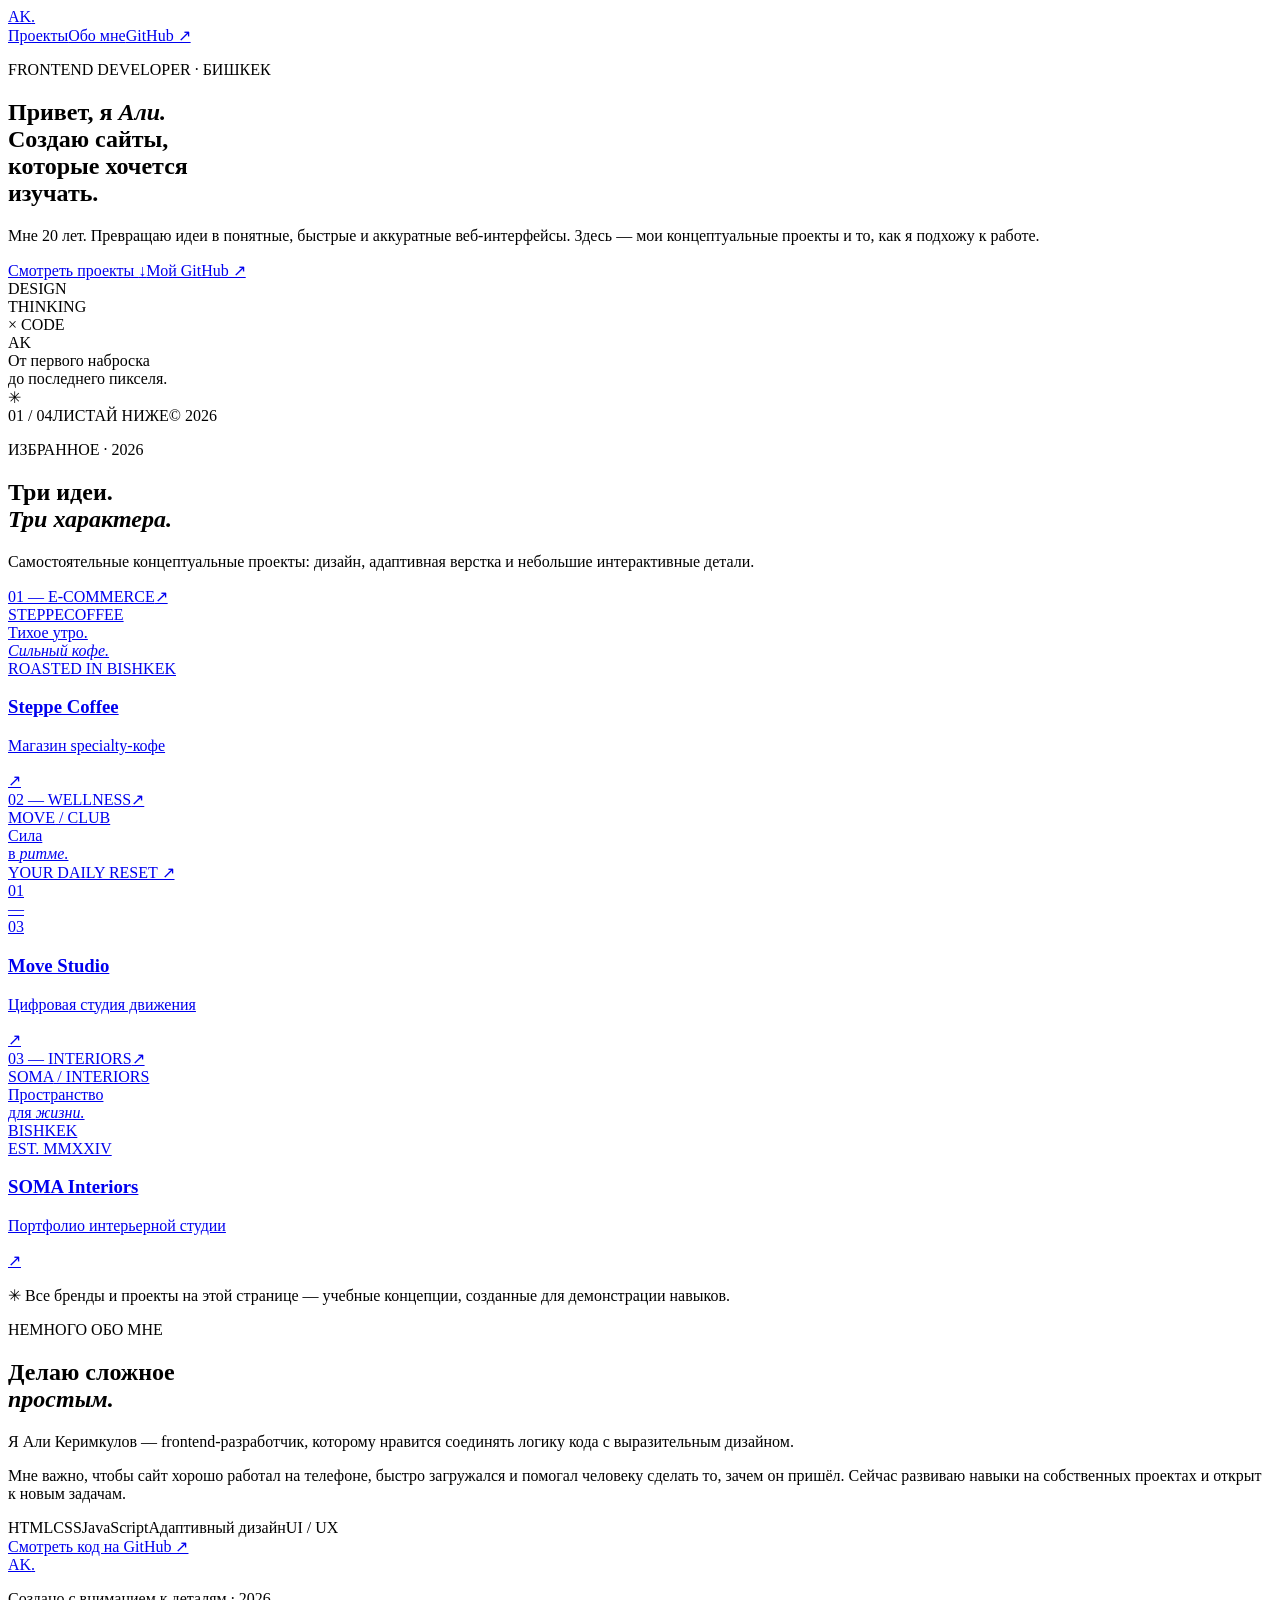
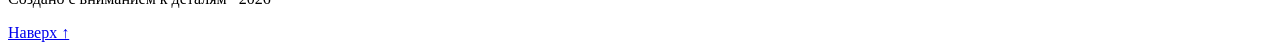
==== index.html @ 806e97f3 "Add index.html" ====
<!doctype html>
<html lang="ru">
<head>
  <meta charset="utf-8">
  <meta name="viewport" content="width=device-width, initial-scale=1">
  <meta name="description" content="Али Керимкулов — frontend-разработчик. Концептуальные проекты и портфолио.">
  <meta name="theme-color" content="#f5f2ec">
  <title>Али Керимкулов — Frontend-разработчик</title>
  <link rel="stylesheet" href="style.css">
</head>
<body>
  <header class="topbar wrap">
    <a class="brand" href="#top" aria-label="На главную">AK<span>.</span></a>
    <nav aria-label="Основная навигация">
      <a href="#projects">Проекты</a><a href="#about">Обо мне</a><a class="nav-cta" href="https://github.com/alichamp" target="_blank" rel="noreferrer">GitHub ↗</a>
    </nav>
  </header>

  <main id="top">
    <section class="hero wrap">
      <div class="hero-copy">
        <p class="eyebrow"><span class="status-dot"></span> FRONTEND DEVELOPER · БИШКЕК</p>
        <h1>Привет, я <em>Али.</em><br>Создаю сайты,<br>которые хочется<br><span class="underline">изучать.</span></h1>
        <p class="intro">Мне 20 лет. Превращаю идеи в понятные, быстрые и аккуратные веб-интерфейсы. Здесь — мои концептуальные проекты и то, как я подхожу к работе.</p>
        <div class="hero-actions"><a class="button button-dark" href="#projects">Смотреть проекты <span>↓</span></a><a class="text-link" href="https://github.com/alichamp" target="_blank" rel="noreferrer">Мой GitHub ↗</a></div>
      </div>
      <div class="hero-art" aria-label="Абстрактная иллюстрация с монограммой AK" role="img">
        <div class="sun"></div><div class="orbit orbit-one"></div><div class="orbit orbit-two"></div><div class="art-label">DESIGN<br>THINKING<br>× CODE</div><div class="monogram">A<span>K</span></div><div class="art-caption">От первого наброска<br>до последнего пикселя.</div><div class="spark">✳</div>
      </div>
      <div class="hero-foot"><span>01 / 04</span><span>ЛИСТАЙ НИЖЕ</span><span>© 2026</span></div>
    </section>

    <section id="projects" class="projects-section">
      <div class="wrap">
        <div class="section-head"><div><p class="eyebrow">ИЗБРАННОЕ · 2026</p><h2>Три идеи.<br><em>Три характера.</em></h2></div><p class="section-note">Самостоятельные концептуальные проекты: дизайн, адаптивная верстка и небольшие интерактивные детали.</p></div>
        <div class="project-grid">
          <a class="project-card project-coffee" href="projects/steppe-coffee/" aria-label="Открыть концепт кофейни Steppe Coffee">
            <div class="card-top"><span>01 — E-COMMERCE</span><span>↗</span></div><div class="preview preview-coffee"><div class="coffee-brand">STEPPE<span>COFFEE</span></div><div class="coffee-title">Тихое утро.<br><i>Сильный кофе.</i></div><div class="cup-art"><div class="cup"></div><div class="steam"></div></div><span class="preview-tag">ROASTED IN BISHKEK</span></div><div class="card-bottom"><div><h3>Steppe Coffee</h3><p>Магазин specialty-кофе</p></div><span class="arrow">↗</span></div>
          </a>
          <a class="project-card project-move" href="projects/move-studio/" aria-label="Открыть концепт фитнес-приложения Move Studio">
            <div class="card-top"><span>02 — WELLNESS</span><span>↗</span></div><div class="preview preview-move"><div class="move-brand">MOVE<span> / CLUB</span></div><div class="move-big">Сила<br>в <i>ритме.</i></div><div class="shape-person"><span></span><b></b><i></i></div><div class="move-pill">YOUR DAILY RESET ↗</div><div class="move-index">01<br>—<br>03</div></div><div class="card-bottom"><div><h3>Move Studio</h3><p>Цифровая студия движения</p></div><span class="arrow">↗</span></div>
          </a>
          <a class="project-card project-soma" href="projects/soma-interiors/" aria-label="Открыть концепт студии интерьеров SOMA">
            <div class="card-top"><span>03 — INTERIORS</span><span>↗</span></div><div class="preview preview-soma"><div class="soma-brand">SOMA<span> / INTERIORS</span></div><div class="room"><div class="room-window"></div><div class="room-sofa"></div><div class="room-plant"></div><div class="room-table"></div></div><div class="soma-title">Пространство<br>для <i>жизни.</i></div><div class="soma-stamp">BISHKEK<br>EST. MMXXIV</div></div><div class="card-bottom"><div><h3>SOMA Interiors</h3><p>Портфолио интерьерной студии</p></div><span class="arrow">↗</span></div>
          </a>
        </div>
        <p class="demo-note"><span>✳</span> Все бренды и проекты на этой странице — учебные концепции, созданные для демонстрации навыков.</p>
      </div>
    </section>

    <section id="about" class="about-section wrap">
      <div class="about-left"><p class="eyebrow">НЕМНОГО ОБО МНЕ</p><h2>Делаю сложное<br><em>простым.</em></h2></div>
      <div class="about-right"><p class="about-lead">Я Али Керимкулов — frontend-разработчик, которому нравится соединять логику кода с выразительным дизайном.</p><p>Мне важно, чтобы сайт хорошо работал на телефоне, быстро загружался и помогал человеку сделать то, зачем он пришёл. Сейчас развиваю навыки на собственных проектах и открыт к новым задачам.</p><div class="skills"><span>HTML</span><span>CSS</span><span>JavaScript</span><span>Адаптивный дизайн</span><span>UI / UX</span></div><a class="button button-outline" href="https://github.com/alichamp" target="_blank" rel="noreferrer">Смотреть код на GitHub ↗</a></div>
    </section>
  </main>
  <footer class="footer"><div class="wrap footer-inner"><a class="brand" href="#top">AK<span>.</span></a><p>Создано с вниманием к деталям · 2026</p><a href="#top">Наверх ↑</a></div></footer>
</body>
</html>
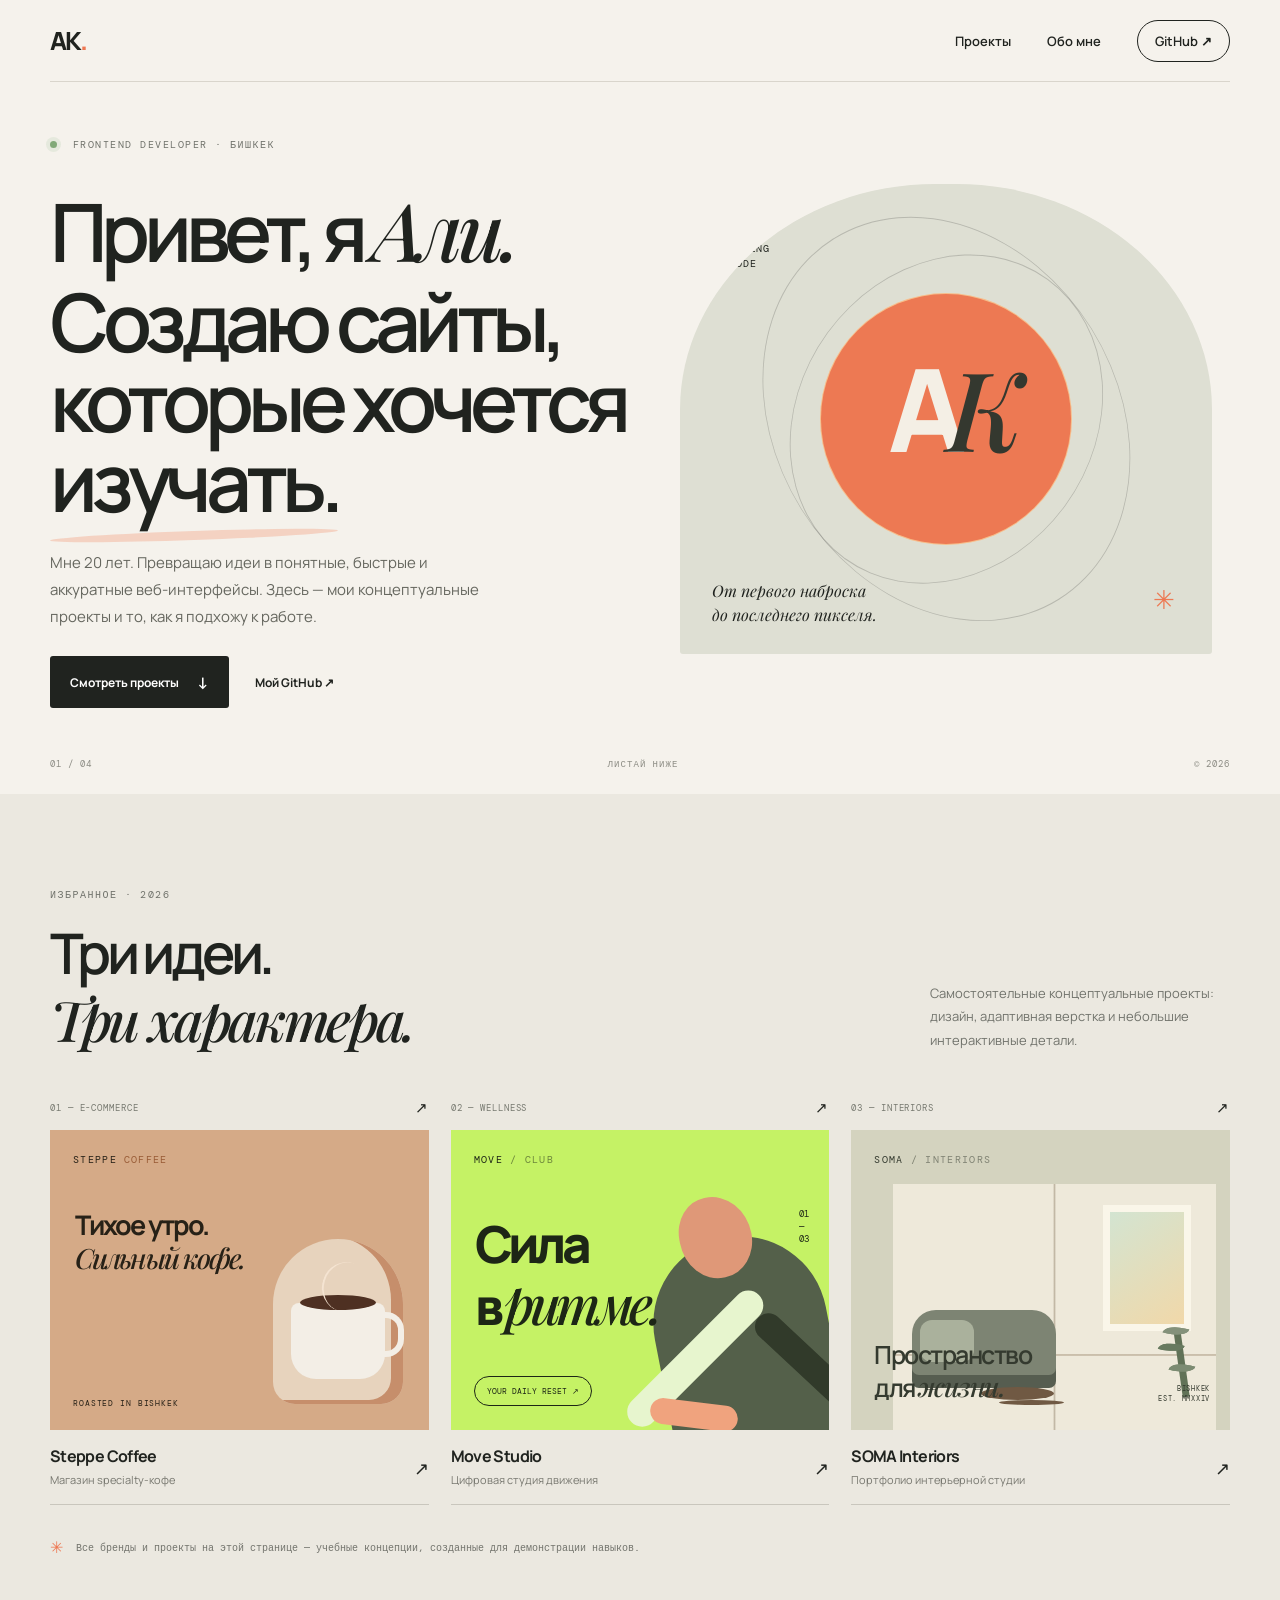
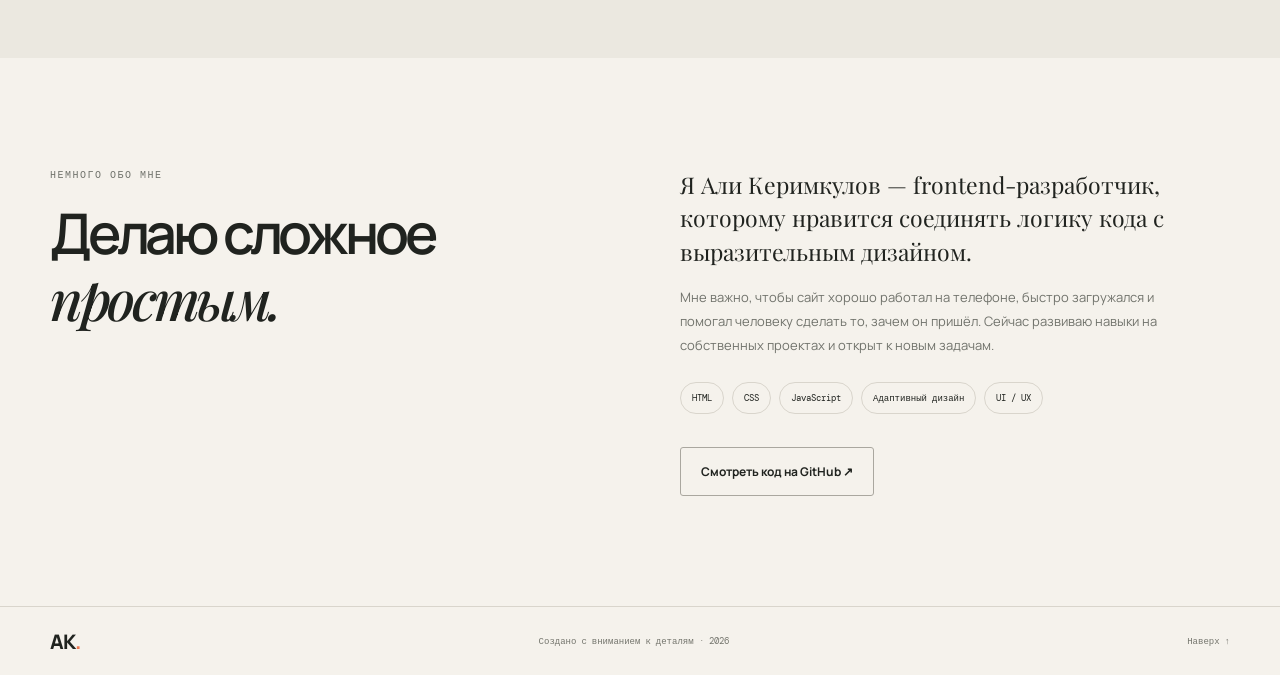
==== commit cbe35be3: "Link to the portfolio repository" ====
--- a/index.html
+++ b/index.html
@@ -12,7 +12,7 @@
   <header class="topbar wrap">
     <a class="brand" href="#top" aria-label="На главную">AK<span>.</span></a>
     <nav aria-label="Основная навигация">
-      <a href="#projects">Проекты</a><a href="#about">Обо мне</a><a class="nav-cta" href="https://github.com/alichamp" target="_blank" rel="noreferrer">GitHub ↗</a>
+      <a href="#projects">Проекты</a><a href="#about">Обо мне</a><a class="nav-cta" href="https://github.com/alichamp/ali-portfolio" target="_blank" rel="noreferrer">GitHub ↗</a>
     </nav>
   </header>
 
@@ -22,7 +22,7 @@
         <p class="eyebrow"><span class="status-dot"></span> FRONTEND DEVELOPER · БИШКЕК</p>
         <h1>Привет, я <em>Али.</em><br>Создаю сайты,<br>которые хочется<br><span class="underline">изучать.</span></h1>
         <p class="intro">Мне 20 лет. Превращаю идеи в понятные, быстрые и аккуратные веб-интерфейсы. Здесь — мои концептуальные проекты и то, как я подхожу к работе.</p>
-        <div class="hero-actions"><a class="button button-dark" href="#projects">Смотреть проекты <span>↓</span></a><a class="text-link" href="https://github.com/alichamp" target="_blank" rel="noreferrer">Мой GitHub ↗</a></div>
+        <div class="hero-actions"><a class="button button-dark" href="#projects">Смотреть проекты <span>↓</span></a><a class="text-link" href="https://github.com/alichamp/ali-portfolio" target="_blank" rel="noreferrer">Мой GitHub ↗</a></div>
       </div>
       <div class="hero-art" aria-label="Абстрактная иллюстрация с монограммой AK" role="img">
         <div class="sun"></div><div class="orbit orbit-one"></div><div class="orbit orbit-two"></div><div class="art-label">DESIGN<br>THINKING<br>× CODE</div><div class="monogram">A<span>K</span></div><div class="art-caption">От первого наброска<br>до последнего пикселя.</div><div class="spark">✳</div>
@@ -50,7 +50,7 @@
 
     <section id="about" class="about-section wrap">
       <div class="about-left"><p class="eyebrow">НЕМНОГО ОБО МНЕ</p><h2>Делаю сложное<br><em>простым.</em></h2></div>
-      <div class="about-right"><p class="about-lead">Я Али Керимкулов — frontend-разработчик, которому нравится соединять логику кода с выразительным дизайном.</p><p>Мне важно, чтобы сайт хорошо работал на телефоне, быстро загружался и помогал человеку сделать то, зачем он пришёл. Сейчас развиваю навыки на собственных проектах и открыт к новым задачам.</p><div class="skills"><span>HTML</span><span>CSS</span><span>JavaScript</span><span>Адаптивный дизайн</span><span>UI / UX</span></div><a class="button button-outline" href="https://github.com/alichamp" target="_blank" rel="noreferrer">Смотреть код на GitHub ↗</a></div>
+      <div class="about-right"><p class="about-lead">Я Али Керимкулов — frontend-разработчик, которому нравится соединять логику кода с выразительным дизайном.</p><p>Мне важно, чтобы сайт хорошо работал на телефоне, быстро загружался и помогал человеку сделать то, зачем он пришёл. Сейчас развиваю навыки на собственных проектах и открыт к новым задачам.</p><div class="skills"><span>HTML</span><span>CSS</span><span>JavaScript</span><span>Адаптивный дизайн</span><span>UI / UX</span></div><a class="button button-outline" href="https://github.com/alichamp/ali-portfolio" target="_blank" rel="noreferrer">Смотреть код на GitHub ↗</a></div>
     </section>
   </main>
   <footer class="footer"><div class="wrap footer-inner"><a class="brand" href="#top">AK<span>.</span></a><p>Создано с вниманием к деталям · 2026</p><a href="#top">Наверх ↑</a></div></footer>
--- a/style.css
+++ b/style.css
@@ -0,0 +1,3 @@
+@import url('https://fonts.googleapis.com/css2?family=DM+Mono:wght@400;500&family=Manrope:wght@400;500;600;700;800&family=Playfair+Display:ital,wght@0,500;0,600;1,500;1,600&display=swap');
+:root{--paper:#f5f2ec;--ink:#20231f;--muted:#71736c;--line:#d9d5cc;--orange:#ee7751;--serif:'Playfair Display',Georgia,serif;--sans:'Manrope',Arial,sans-serif;--mono:'DM Mono',monospace}*{box-sizing:border-box}html{scroll-behavior:smooth}body{margin:0;background:var(--paper);color:var(--ink);font-family:var(--sans);-webkit-font-smoothing:antialiased}a{color:inherit;text-decoration:none}.wrap{width:min(1180px,calc(100% - 64px));margin-inline:auto}.topbar{height:82px;display:flex;align-items:center;justify-content:space-between;border-bottom:1px solid var(--line)}.brand{font-size:25px;font-weight:800;letter-spacing:-2px}.brand span{color:var(--orange)}nav{display:flex;gap:36px;align-items:center;font-size:13px;font-weight:600}nav a{transition:opacity .2s}nav a:hover,.text-link:hover{opacity:.55}.nav-cta{padding:11px 17px;border:1px solid var(--ink);border-radius:30px}.hero{min-height:660px;position:relative;display:grid;grid-template-columns:1.05fr .95fr;align-items:center;padding:56px 0 86px}.eyebrow{font:10px var(--mono);letter-spacing:.15em;color:var(--muted);margin:0 0 24px}.status-dot{display:inline-block;width:7px;height:7px;background:#81a978;border-radius:50%;margin-right:8px;box-shadow:0 0 0 4px #81a97822}.hero h1,.section-head h2,.about-left h2{font-size:clamp(48px,6.3vw,82px);line-height:.99;letter-spacing:-.075em;margin:0;font-weight:600}.hero h1 em,.section-head h2 em,.about-left h2 em{font:italic 500 1em var(--serif);letter-spacing:-.06em}.underline{position:relative}.underline:after{content:'';position:absolute;height:9px;background:#ee775144;border-radius:50%;bottom:-4px;left:0;right:0;transform:rotate(-2deg)}.intro{font-size:15px;line-height:1.8;color:#66675f;max-width:430px;margin:28px 0 26px}.hero-actions{display:flex;align-items:center;gap:26px}.button{display:inline-flex;align-items:center;gap:18px;padding:15px 20px;border-radius:3px;font-size:12px;font-weight:700;transition:transform .2s,background .2s}.button:hover{transform:translateY(-2px)}.button-dark{background:var(--ink);color:#fff}.button-dark span{font-size:16px}.text-link{font-size:12px;font-weight:700}.hero-art{height:470px;position:relative;overflow:hidden;background:#dedfd3;border-radius:48% 48% 3px 3px;margin:0 18px 8px 10px}.sun{position:absolute;width:250px;height:250px;left:50%;top:50%;transform:translate(-50%,-50%);background:#ed7953;border-radius:50%;box-shadow:0 0 0 1px #f7bd8a}.orbit{position:absolute;inset:22px;border:1px solid #2223;border-radius:50%;transform:rotate(-32deg) scaleX(.7)}.orbit-two{inset:62px;transform:rotate(36deg) scaleX(.72)}.monogram{position:absolute;top:50%;left:50%;transform:translate(-50%,-57%);font-size:115px;letter-spacing:-.18em;font-weight:800;color:#f4efe5}.monogram span{font:italic 500 110px var(--serif);color:#34382f}.art-label{position:absolute;top:42px;left:36px;font:10px/1.5 var(--mono);letter-spacing:.08em}.art-caption{position:absolute;bottom:27px;left:32px;font:italic 16px/1.5 var(--serif)}.spark{position:absolute;bottom:37px;right:37px;color:#ed7953;font-size:26px}.hero-foot{position:absolute;bottom:24px;left:0;right:0;display:flex;justify-content:space-between;font:9px var(--mono);letter-spacing:.12em;color:#8c8c84}.projects-section{background:#ebe8e0;padding:94px 0 100px}.section-head{display:flex;justify-content:space-between;align-items:end;margin-bottom:42px}.section-head h2,.about-left h2{font-size:56px}.section-note{max-width:300px;font-size:13px;line-height:1.8;color:var(--muted);margin:0 0 4px}.project-grid{display:grid;grid-template-columns:repeat(3,1fr);gap:22px}.project-card{display:block;min-width:0}.card-top,.card-bottom{display:flex;align-items:center;justify-content:space-between}.card-top{font:9px var(--mono);letter-spacing:.1em;color:#777970;margin-bottom:12px}.card-top span:last-child{font-size:15px;color:var(--ink)}.preview{height:300px;position:relative;overflow:hidden;transition:transform .35s cubic-bezier(.2,.7,.2,1)}.project-card:hover .preview{transform:translateY(-5px)}.preview-coffee{background:#d5aa87;color:#272117;padding:23px}.coffee-brand,.move-brand,.soma-brand{font:10px var(--mono);letter-spacing:.13em}.coffee-brand span{color:#995c36;margin-left:7px}.coffee-title{position:absolute;left:25px;top:80px;font-size:27px;line-height:1.08;letter-spacing:-.07em;font-weight:700}.coffee-title i{font:italic 500 28px var(--serif)}.cup-art{position:absolute;right:26px;bottom:26px;width:130px;height:165px;background:#e7d3bd;border-radius:65px 65px 22px 22px;box-shadow:inset -12px -4px #c68e6b}.cup{position:absolute;width:94px;height:76px;left:18px;bottom:25px;background:#f3eee6;border-radius:8px 8px 25px 25px}.cup:before{content:'';position:absolute;left:9px;right:9px;top:-8px;height:15px;background:#4e3022;border-radius:50%}.cup:after{content:'';position:absolute;right:-19px;top:9px;width:22px;height:33px;border:6px solid #f3eee6;border-left:0;border-radius:0 18px 18px 0}.steam{position:absolute;right:33px;top:23px;width:48px;height:50px;border-left:2px solid #f5e4d2;border-radius:50%;transform:rotate(18deg)}.preview-tag{position:absolute;bottom:22px;left:23px;font:8px var(--mono);letter-spacing:.11em}.preview-move{background:#c5f265;color:#1d2616;padding:23px}.move-brand span,.soma-brand span{opacity:.52}.move-big{position:absolute;left:24px;top:91px;font-size:51px;line-height:.9;font-weight:800;letter-spacing:-.09em;z-index:2}.move-big i{font:italic 500 54px var(--serif)}.shape-person{position:absolute;width:174px;height:212px;right:-2px;bottom:-18px;border-radius:100px 100px 0 0;background:#54604a;transform:rotate(-11deg)}.shape-person:before{content:'';position:absolute;width:72px;height:82px;left:43px;top:-43px;background:#df9878;border-radius:46% 54% 48% 52%}.shape-person span{position:absolute;width:180px;height:30px;left:-54px;top:98px;background:#e7f5ce;border-radius:30px;transform:rotate(-34deg)}.shape-person b{position:absolute;width:170px;height:27px;left:71px;top:140px;background:#313a2a;border-radius:30px;transform:rotate(54deg)}.shape-person i{position:absolute;width:88px;height:26px;left:-20px;bottom:31px;background:#f0a37e;border-radius:30px;transform:rotate(18deg)}.move-pill{position:absolute;left:23px;bottom:24px;border:1px solid #1d2616;border-radius:30px;padding:9px 12px;font:8px var(--mono);z-index:3}.move-index{position:absolute;right:20px;top:78px;font:9px/1.4 var(--mono);z-index:3}.preview-soma{background:#d4d3bf;padding:23px;color:#343a2f}.soma-title{position:absolute;left:23px;bottom:26px;font-size:25px;line-height:1.04;font-weight:600;letter-spacing:-.06em;z-index:2}.soma-title i{font:italic 500 27px var(--serif)}.soma-stamp{position:absolute;right:20px;bottom:25px;font:7px/1.5 var(--mono);letter-spacing:.1em;text-align:right;z-index:2}.room{position:absolute;inset:54px 14px 0 42px;background:#eee9da;overflow:hidden}.room:before{content:'';position:absolute;inset:0;background:linear-gradient(90deg,transparent 49.5%,#c2b8a5 50%,transparent 50.5%),linear-gradient(transparent 69%,#b4a58e 69.5%,transparent 70%)}.room-window{position:absolute;right:25px;top:21px;width:88px;height:126px;background:linear-gradient(145deg,#d3e4d1,#f1d8a9);border:7px solid #faf6e9}.room-sofa{position:absolute;bottom:55px;left:19px;width:144px;height:65px;background:#7d8473;border-radius:24px 24px 7px 7px;box-shadow:0 13px #565d50}.room-sofa:before{content:'';position:absolute;left:8px;top:10px;width:54px;height:42px;background:#aab19c;border-radius:12px}.room-table{position:absolute;bottom:30px;left:88px;width:73px;height:13px;background:#705943;border-radius:50%;box-shadow:14px 9px 0 -4px #705943}.room-plant{position:absolute;right:31px;bottom:33px;width:7px;height:68px;background:#617257;transform:rotate(-8deg)}.room-plant:before,.room-plant:after{content:'';position:absolute;width:25px;height:10px;background:#687a60;border-radius:100% 0;left:-17px;top:12px;transform:rotate(24deg);box-shadow:16px 17px #7c8b72,0 -17px #84917a}.card-bottom{padding:15px 0 3px;border-bottom:1px solid #c9c6bd}.card-bottom h3{margin:0 0 5px;font-size:16px;letter-spacing:-.04em}.card-bottom p{margin:0 0 14px;color:#77776f;font-size:11px}.arrow{font-size:18px;align-self:center;margin-top:-10px;transition:transform .2s}.project-card:hover .arrow{transform:translate(3px,-3px)}.demo-note{font:10px var(--mono);color:#73746d;margin:32px 0 0}.demo-note span{color:var(--orange);font-size:16px;vertical-align:-2px;margin-right:7px}.about-section{padding:110px 0;display:grid;grid-template-columns:1fr 1fr;gap:80px}.about-right{max-width:485px}.about-lead{font:23px/1.45 var(--serif);margin:0 0 17px}.about-right>p:not(.about-lead){color:#71736c;font-size:13px;line-height:1.85}.skills{display:flex;flex-wrap:wrap;gap:8px;margin:25px 0}.skills span{font:9px var(--mono);border:1px solid var(--line);padding:9px 11px;border-radius:30px}.button-outline{border:1px solid #aaa79f;margin-top:8px}.button-outline:hover{background:#e8e4dc}.footer{border-top:1px solid var(--line);padding:19px 0}.footer-inner{display:flex;justify-content:space-between;align-items:center}.footer p,.footer a:last-child{font:9px var(--mono);color:#75766e}.footer .brand{font:20px var(--sans);font-weight:800;letter-spacing:-1px}@media(max-width:850px){.hero{grid-template-columns:1fr 1fr;min-height:560px}.hero h1{font-size:clamp(47px,8vw,68px)}.hero-art{height:390px;margin:0}.project-grid{gap:14px}.preview{height:250px}.coffee-title{font-size:23px}.cup-art{transform:scale(.8);transform-origin:bottom right}.move-big{font-size:42px}.move-big i{font-size:44px}.shape-person{transform:scale(.8) rotate(-11deg);transform-origin:bottom right}.section-head h2,.about-left h2{font-size:47px}.about-section{gap:45px}}@media(max-width:620px){.wrap{width:min(100% - 36px,500px)}.topbar{height:68px}nav{gap:16px;font-size:11px}nav a:nth-child(2){display:none}.nav-cta{padding:9px 13px}.hero{display:flex;flex-direction:column;align-items:stretch;padding:55px 0 70px;gap:38px}.hero h1{font-size:58px}.hero-art{height:330px;margin:0 12px}.hero-foot{bottom:20px}.intro{font-size:14px}.projects-section{padding:68px 0}.section-head{display:block;margin-bottom:28px}.section-head h2,.about-left h2{font-size:47px}.section-note{margin-top:17px}.project-grid{grid-template-columns:1fr;gap:30px}.preview{height:320px}.coffee-title{font-size:31px;top:89px}.coffee-title i{font-size:32px}.cup-art{transform:scale(1);right:30px;bottom:25px}.move-big{font-size:54px;top:97px}.move-big i{font-size:57px}.shape-person{transform:scale(1) rotate(-11deg)}.about-section{grid-template-columns:1fr;gap:30px;padding:70px 0}.about-lead{font-size:21px}.footer-inner{gap:10px}.footer p{font-size:8px}.footer a:last-child{font-size:8px}}@media(prefers-reduced-motion:reduce){html{scroll-behavior:auto}*,*:before,*:after{transition:none!important}}
+
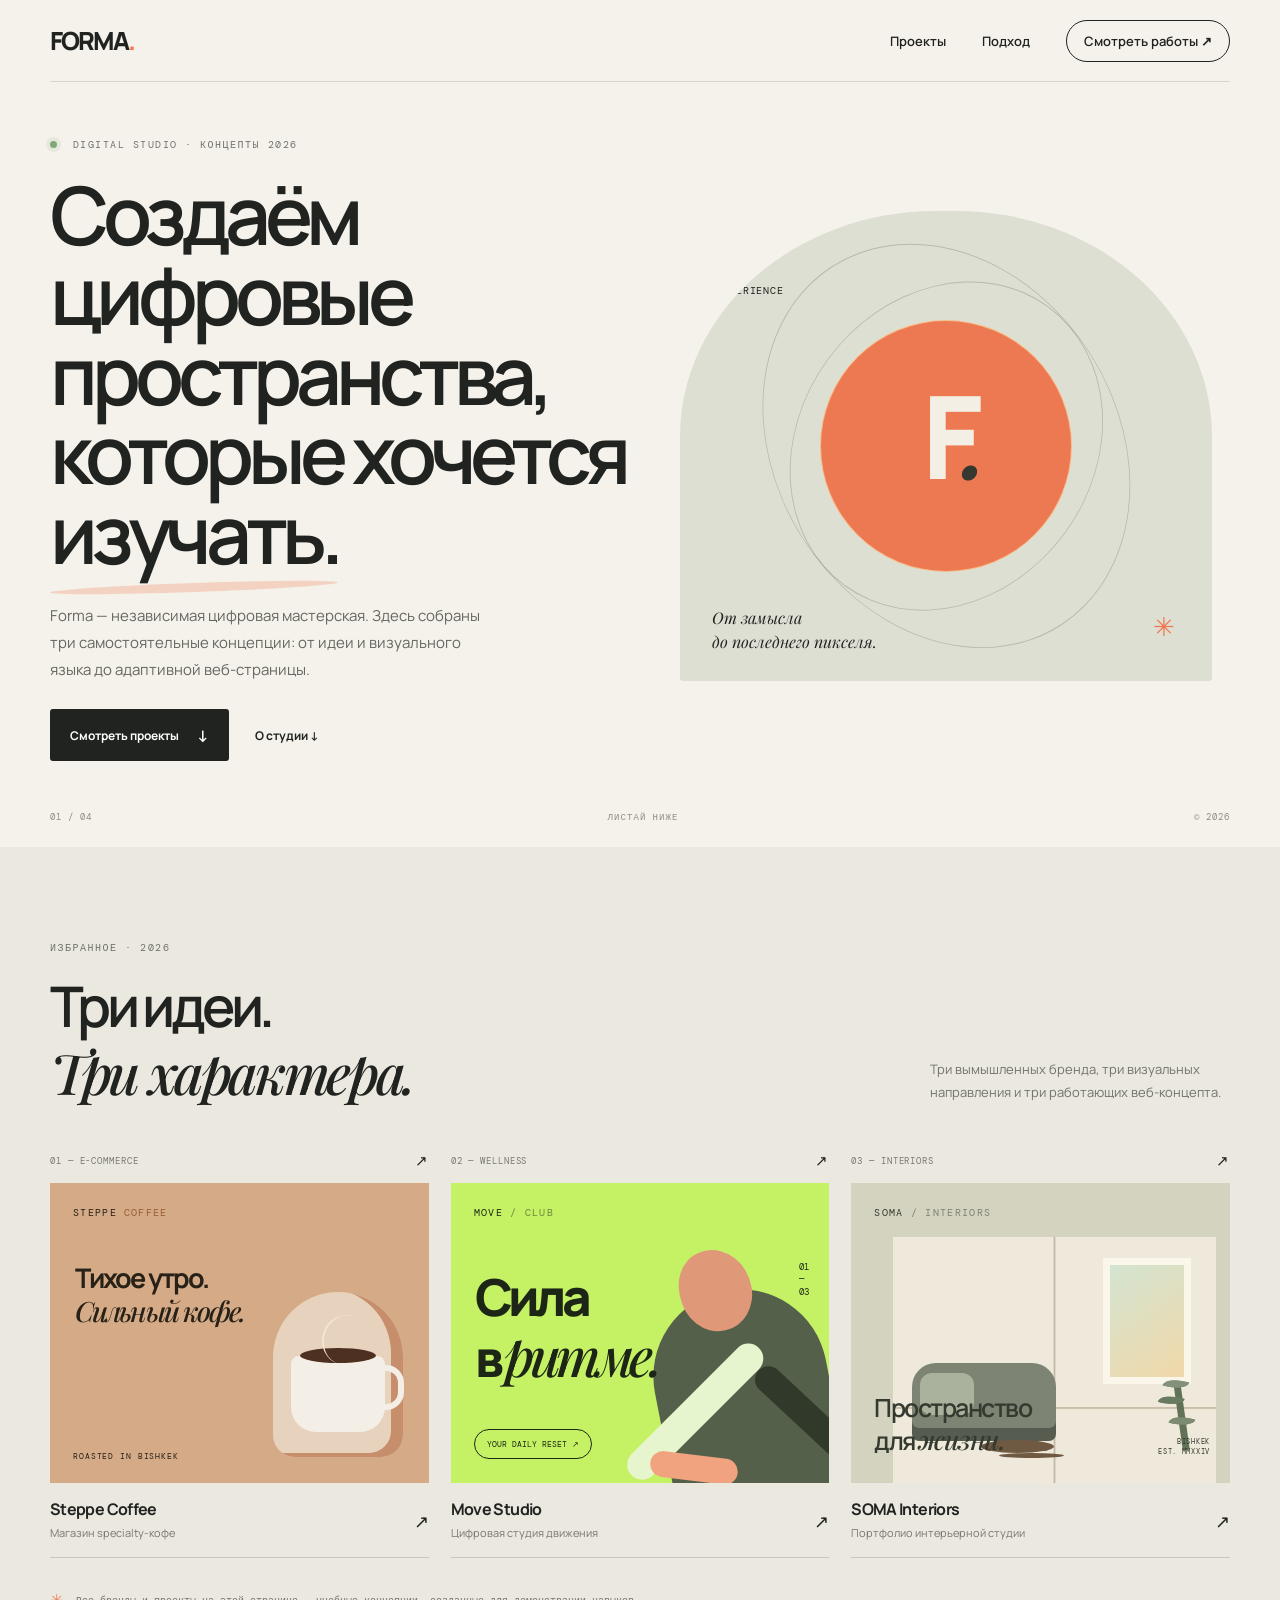
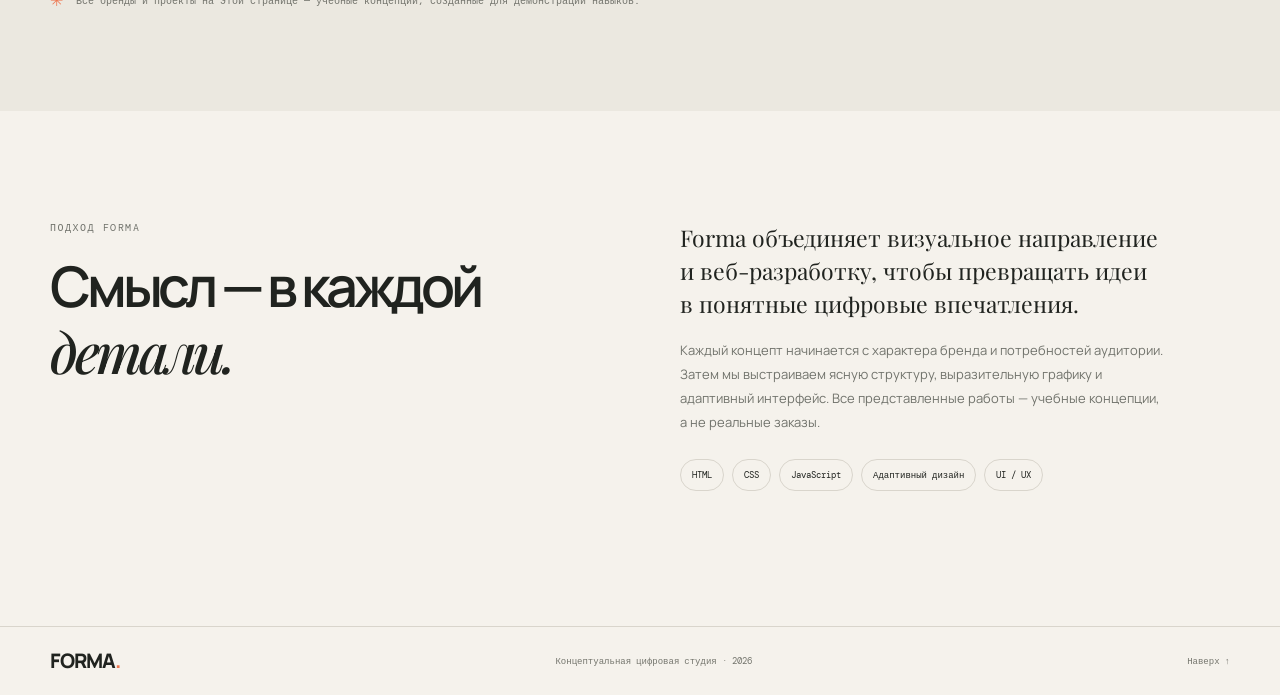
==== commit e9bfd99f: "Rebrand portfolio as concept studio" ====
--- a/index.html
+++ b/index.html
@@ -3,36 +3,36 @@
 <head>
   <meta charset="utf-8">
   <meta name="viewport" content="width=device-width, initial-scale=1">
-  <meta name="description" content="Али Керимкулов — frontend-разработчик. Концептуальные проекты и портфолио.">
+  <meta name="description" content="Независимая цифровая студия: концепции сайтов, интерфейсов и визуальных систем.">
   <meta name="theme-color" content="#f5f2ec">
-  <title>Али Керимкулов — Frontend-разработчик</title>
+  <title>Forma Studio — цифровые концепции</title>
   <link rel="stylesheet" href="style.css">
 </head>
 <body>
   <header class="topbar wrap">
-    <a class="brand" href="#top" aria-label="На главную">AK<span>.</span></a>
+    <a class="brand" href="#top" aria-label="На главную">FORMA<span>.</span></a>
     <nav aria-label="Основная навигация">
-      <a href="#projects">Проекты</a><a href="#about">Обо мне</a><a class="nav-cta" href="https://github.com/alichamp/ali-portfolio" target="_blank" rel="noreferrer">GitHub ↗</a>
+      <a href="#projects">Проекты</a><a href="#about">Подход</a><a class="nav-cta" href="#projects">Смотреть работы ↗</a>
     </nav>
   </header>
 
   <main id="top">
     <section class="hero wrap">
       <div class="hero-copy">
-        <p class="eyebrow"><span class="status-dot"></span> FRONTEND DEVELOPER · БИШКЕК</p>
-        <h1>Привет, я <em>Али.</em><br>Создаю сайты,<br>которые хочется<br><span class="underline">изучать.</span></h1>
-        <p class="intro">Мне 20 лет. Превращаю идеи в понятные, быстрые и аккуратные веб-интерфейсы. Здесь — мои концептуальные проекты и то, как я подхожу к работе.</p>
-        <div class="hero-actions"><a class="button button-dark" href="#projects">Смотреть проекты <span>↓</span></a><a class="text-link" href="https://github.com/alichamp/ali-portfolio" target="_blank" rel="noreferrer">Мой GitHub ↗</a></div>
+        <p class="eyebrow"><span class="status-dot"></span> DIGITAL STUDIO · КОНЦЕПТЫ 2026</p>
+        <h1>Создаём цифровые<br>пространства,<br>которые хочется<br><span class="underline">изучать.</span></h1>
+        <p class="intro">Forma — независимая цифровая мастерская. Здесь собраны три самостоятельные концепции: от идеи и визуального языка до адаптивной веб-страницы.</p>
+        <div class="hero-actions"><a class="button button-dark" href="#projects">Смотреть проекты <span>↓</span></a><a class="text-link" href="#about">О студии ↓</a></div>
       </div>
-      <div class="hero-art" aria-label="Абстрактная иллюстрация с монограммой AK" role="img">
-        <div class="sun"></div><div class="orbit orbit-one"></div><div class="orbit orbit-two"></div><div class="art-label">DESIGN<br>THINKING<br>× CODE</div><div class="monogram">A<span>K</span></div><div class="art-caption">От первого наброска<br>до последнего пикселя.</div><div class="spark">✳</div>
+      <div class="hero-art" aria-label="Абстрактная иллюстрация цифровой студии" role="img">
+        <div class="sun"></div><div class="orbit orbit-one"></div><div class="orbit orbit-two"></div><div class="art-label">IDEAS<br>INTO<br>EXPERIENCE</div><div class="monogram">F<span>.</span></div><div class="art-caption">От замысла<br>до последнего пикселя.</div><div class="spark">✳</div>
       </div>
       <div class="hero-foot"><span>01 / 04</span><span>ЛИСТАЙ НИЖЕ</span><span>© 2026</span></div>
     </section>
 
     <section id="projects" class="projects-section">
       <div class="wrap">
-        <div class="section-head"><div><p class="eyebrow">ИЗБРАННОЕ · 2026</p><h2>Три идеи.<br><em>Три характера.</em></h2></div><p class="section-note">Самостоятельные концептуальные проекты: дизайн, адаптивная верстка и небольшие интерактивные детали.</p></div>
+        <div class="section-head"><div><p class="eyebrow">ИЗБРАННОЕ · 2026</p><h2>Три идеи.<br><em>Три характера.</em></h2></div><p class="section-note">Три вымышленных бренда, три визуальных направления и три работающих веб-концепта.</p></div>
         <div class="project-grid">
           <a class="project-card project-coffee" href="projects/steppe-coffee/" aria-label="Открыть концепт кофейни Steppe Coffee">
             <div class="card-top"><span>01 — E-COMMERCE</span><span>↗</span></div><div class="preview preview-coffee"><div class="coffee-brand">STEPPE<span>COFFEE</span></div><div class="coffee-title">Тихое утро.<br><i>Сильный кофе.</i></div><div class="cup-art"><div class="cup"></div><div class="steam"></div></div><span class="preview-tag">ROASTED IN BISHKEK</span></div><div class="card-bottom"><div><h3>Steppe Coffee</h3><p>Магазин specialty-кофе</p></div><span class="arrow">↗</span></div>
@@ -49,11 +49,11 @@
     </section>
 
     <section id="about" class="about-section wrap">
-      <div class="about-left"><p class="eyebrow">НЕМНОГО ОБО МНЕ</p><h2>Делаю сложное<br><em>простым.</em></h2></div>
-      <div class="about-right"><p class="about-lead">Я Али Керимкулов — frontend-разработчик, которому нравится соединять логику кода с выразительным дизайном.</p><p>Мне важно, чтобы сайт хорошо работал на телефоне, быстро загружался и помогал человеку сделать то, зачем он пришёл. Сейчас развиваю навыки на собственных проектах и открыт к новым задачам.</p><div class="skills"><span>HTML</span><span>CSS</span><span>JavaScript</span><span>Адаптивный дизайн</span><span>UI / UX</span></div><a class="button button-outline" href="https://github.com/alichamp/ali-portfolio" target="_blank" rel="noreferrer">Смотреть код на GitHub ↗</a></div>
+      <div class="about-left"><p class="eyebrow">ПОДХОД FORMA</p><h2>Смысл — в каждой<br><em>детали.</em></h2></div>
+      <div class="about-right"><p class="about-lead">Forma объединяет визуальное направление и веб-разработку, чтобы превращать идеи в понятные цифровые впечатления.</p><p>Каждый концепт начинается с характера бренда и потребностей аудитории. Затем мы выстраиваем ясную структуру, выразительную графику и адаптивный интерфейс. Все представленные работы — учебные концепции, а не реальные заказы.</p><div class="skills"><span>HTML</span><span>CSS</span><span>JavaScript</span><span>Адаптивный дизайн</span><span>UI / UX</span></div></div>
     </section>
   </main>
-  <footer class="footer"><div class="wrap footer-inner"><a class="brand" href="#top">AK<span>.</span></a><p>Создано с вниманием к деталям · 2026</p><a href="#top">Наверх ↑</a></div></footer>
+  <footer class="footer"><div class="wrap footer-inner"><a class="brand" href="#top">FORMA<span>.</span></a><p>Концептуальная цифровая студия · 2026</p><a href="#top">Наверх ↑</a></div></footer>
 </body>
 </html>
 
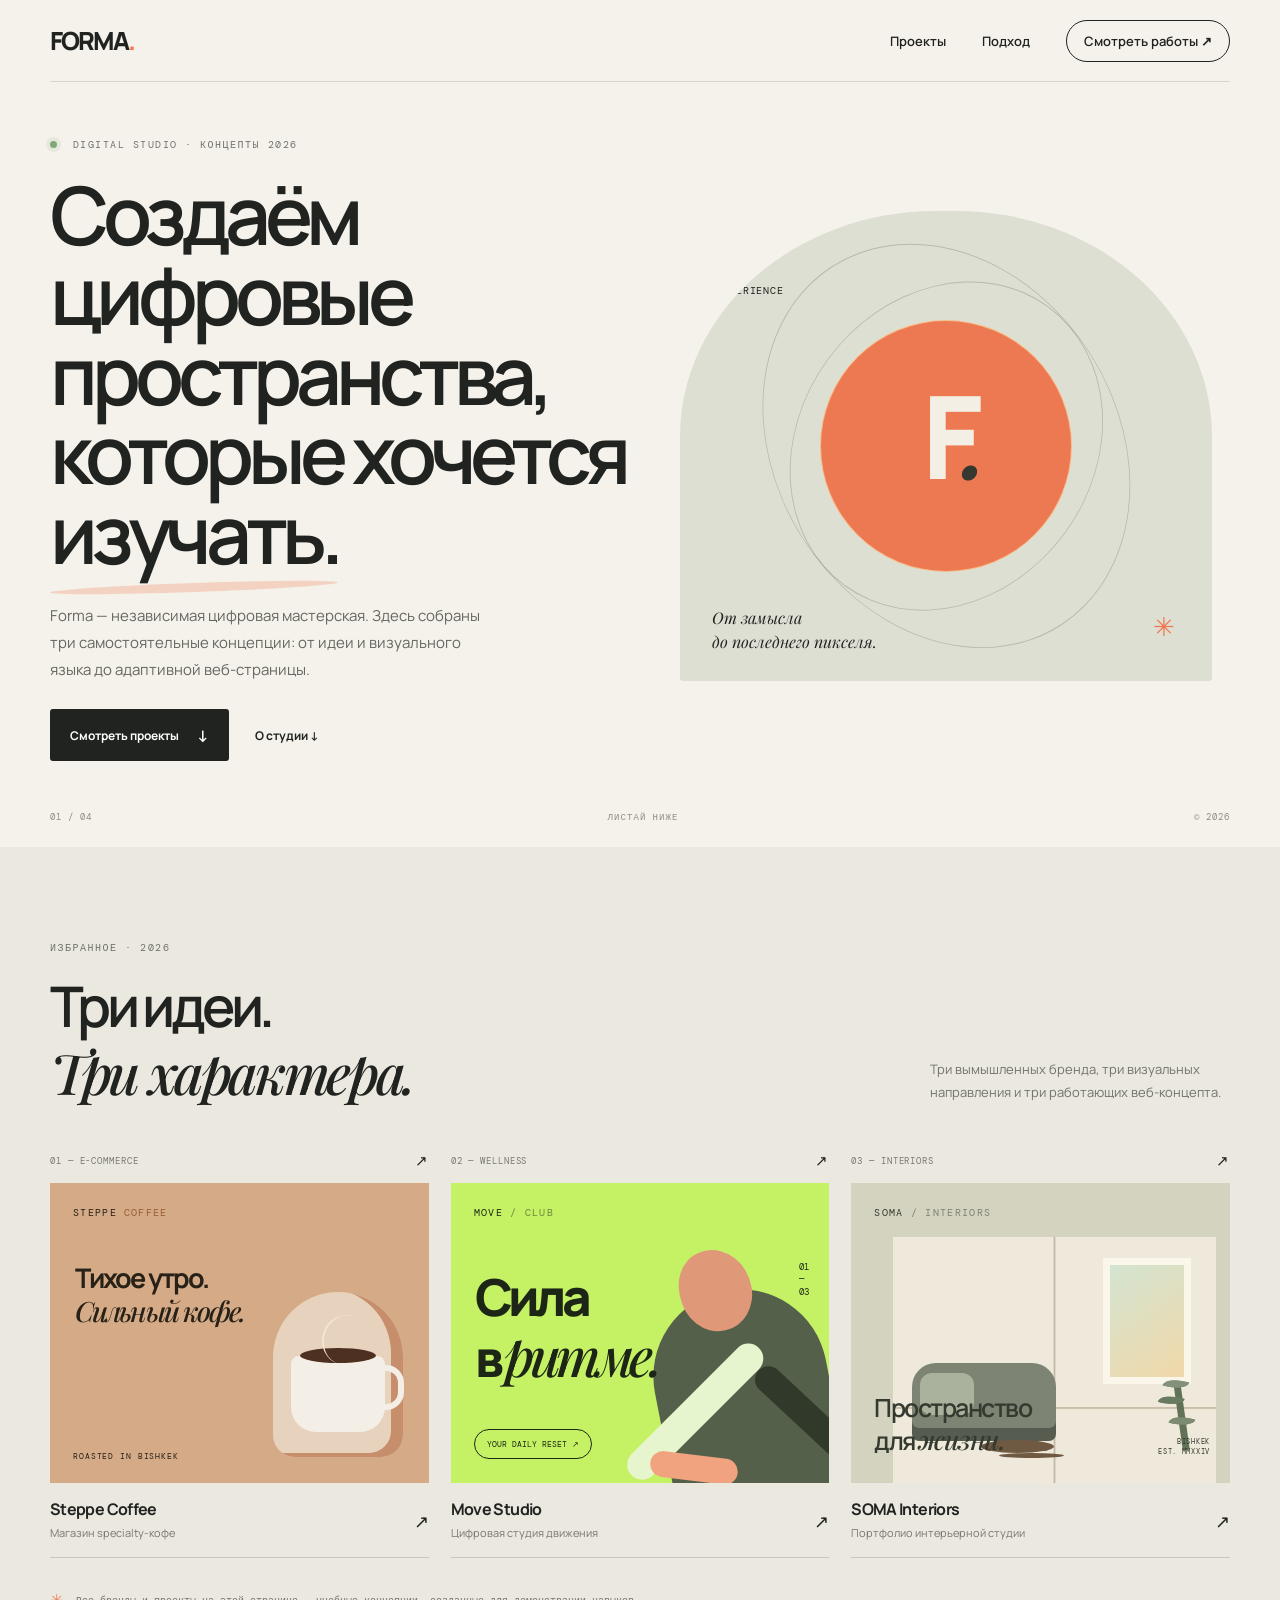
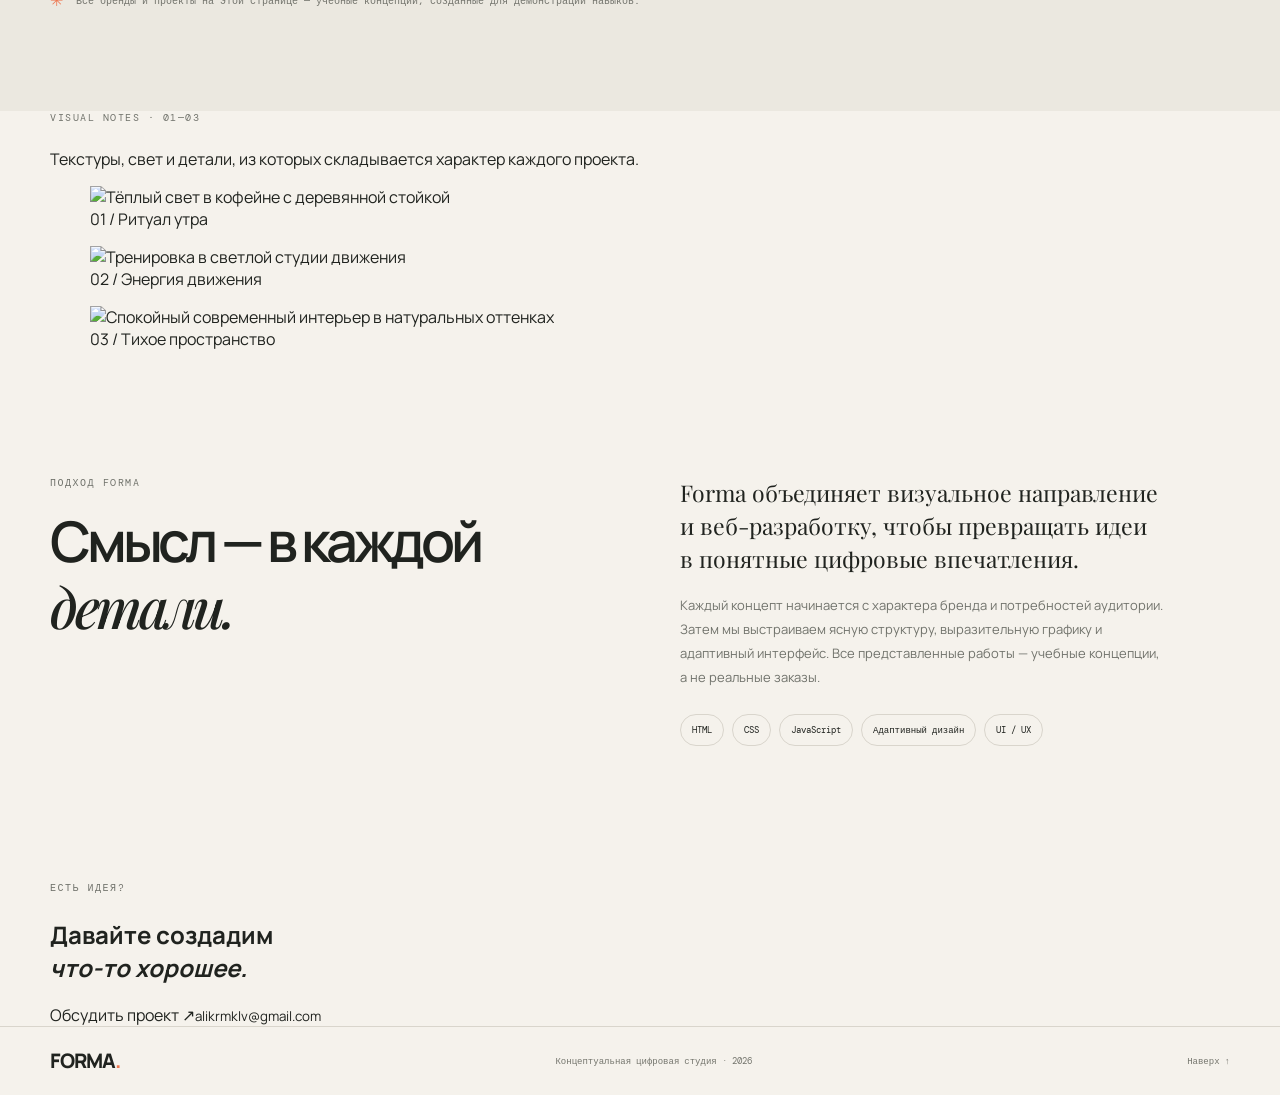
==== commit ba8cc8b5: "Add visual gallery and client contact" ====
--- a/index.html
+++ b/index.html
@@ -48,12 +48,22 @@
       </div>
     </section>
 
+    <section class="gallery-section wrap" aria-label="Визуальные настроения проектов">
+      <div class="gallery-heading"><p class="eyebrow">VISUAL NOTES · 01—03</p><p>Текстуры, свет и детали, из которых складывается характер каждого проекта.</p></div>
+      <div class="image-gallery">
+        <figure class="gallery-image gallery-coffee"><img src="https://images.unsplash.com/photo-1445116572660-236099ec97a0?auto=format&fit=crop&w=1000&q=85" alt="Тёплый свет в кофейне с деревянной стойкой" loading="lazy"><figcaption>01 / Ритуал утра</figcaption></figure>
+        <figure class="gallery-image gallery-move"><img src="https://images.unsplash.com/photo-1518611012118-696072aa579a?auto=format&fit=crop&w=1000&q=85" alt="Тренировка в светлой студии движения" loading="lazy"><figcaption>02 / Энергия движения</figcaption></figure>
+        <figure class="gallery-image gallery-soma"><img src="https://images.unsplash.com/photo-1600210492486-724fe5c67fb0?auto=format&fit=crop&w=1000&q=85" alt="Спокойный современный интерьер в натуральных оттенках" loading="lazy"><figcaption>03 / Тихое пространство</figcaption></figure>
+      </div>
+    </section>
     <section id="about" class="about-section wrap">
       <div class="about-left"><p class="eyebrow">ПОДХОД FORMA</p><h2>Смысл — в каждой<br><em>детали.</em></h2></div>
       <div class="about-right"><p class="about-lead">Forma объединяет визуальное направление и веб-разработку, чтобы превращать идеи в понятные цифровые впечатления.</p><p>Каждый концепт начинается с характера бренда и потребностей аудитории. Затем мы выстраиваем ясную структуру, выразительную графику и адаптивный интерфейс. Все представленные работы — учебные концепции, а не реальные заказы.</p><div class="skills"><span>HTML</span><span>CSS</span><span>JavaScript</span><span>Адаптивный дизайн</span><span>UI / UX</span></div></div>
     </section>
+    <section class="contact-section"><div class="wrap contact-inner"><div><p class="eyebrow">ЕСТЬ ИДЕЯ?</p><h2>Давайте создадим<br><em>что-то хорошее.</em></h2></div><a class="contact-button" href="mailto:alikrmklv@gmail.com?subject=Обсудить%20сайт">Обсудить проект <span>↗</span><small>alikrmklv@gmail.com</small></a></div></section>
   </main>
-  <footer class="footer"><div class="wrap footer-inner"><a class="brand" href="#top">FORMA<span>.</span></a><p>Концептуальная цифровая студия · 2026</p><a href="#top">Наверх ↑</a></div></footer>
+  <footer class="footer"><div class="wrap footer-inner"><a class="brand" href="#top">FORMA<span>.</span></a><p>Концептуальная цифровая студия · 2026</p><a href="#top">Наверх ↑</a></div></footer>
+  <script src="script.js" defer></script>
 </body>
 </html>
 
